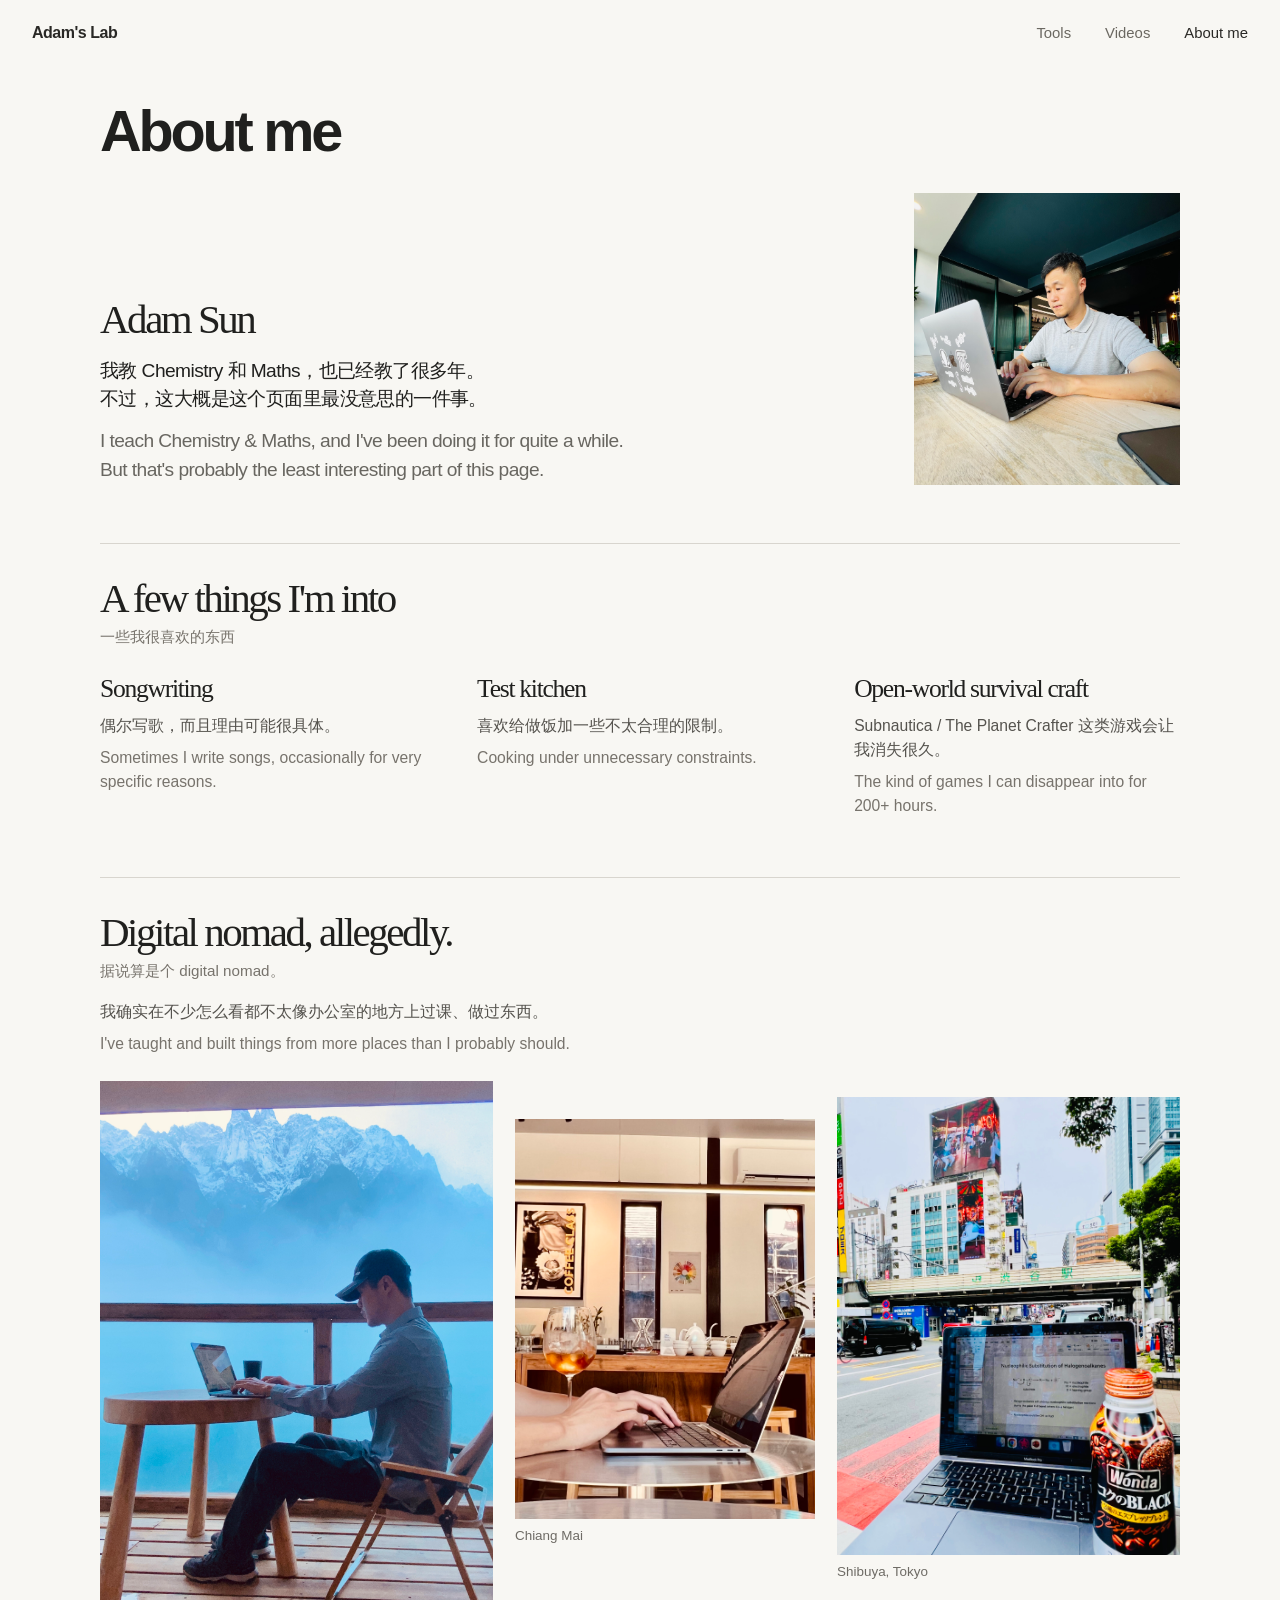
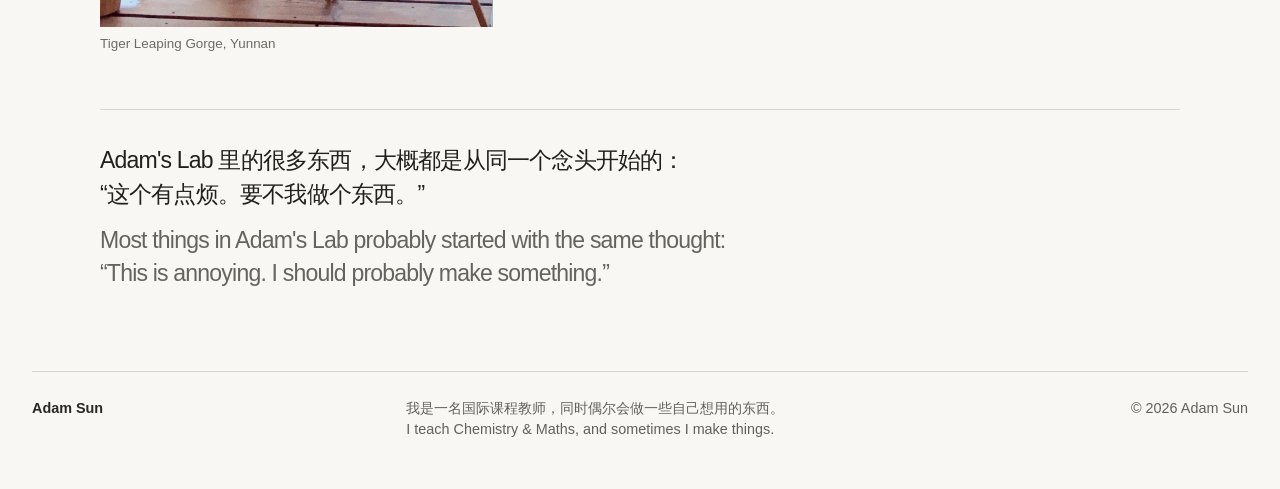
==== about/index.html @ 5e62df4b "Restructure Adam's Lab information architecture" ====
<!doctype html>
<html lang="en">
  <head>
    <meta charset="UTF-8" />
    <meta name="viewport" content="width=device-width, initial-scale=1.0" />
    <meta name="description" content="A little about Adam Sun." />
    <title>About me — Adam's Lab</title>
    <link rel="stylesheet" href="/styles.css" />
  </head>
  <body>
    <header class="site-header">
      <a class="site-brand" href="/">Adam's Lab</a>
      <nav class="site-nav" aria-label="Primary navigation">
        <a href="/tools">Tools</a>
        <a href="/videos">Videos</a>
        <a href="/about" aria-current="page">About me</a>
      </nav>
    </header>

    <main class="about-main">
      <h1 class="page-title">About me</h1>
      <div class="about-content">
        <section class="about-opening" aria-label="Introduction">
          <div>
            <h2>Adam Sun</h2>
            <div class="about-intro">
              <p lang="zh-CN">我教 Chemistry 和 Maths，也已经教了很多年。<br />不过，这大概是这个页面里最没意思的一件事。</p>
              <p>I teach Chemistry &amp; Maths, and I've been doing it for quite a while.<br />But that's probably the least interesting part of this page.</p>
            </div>
          </div>
          <img src="/public/about/about-hero.jpg" alt="Adam working at a laptop" />
        </section>

        <section class="about-section about-interests" aria-labelledby="interests-title">
          <div class="about-section-heading">
            <h2 id="interests-title">A few things I'm into</h2>
            <p lang="zh-CN">一些我很喜欢的东西</p>
          </div>
          <div class="about-interest-list">
            <article><h3>Songwriting</h3><p lang="zh-CN">偶尔写歌，而且理由可能很具体。</p><p>Sometimes I write songs, occasionally for very specific reasons.</p></article>
            <article><h3>Test kitchen</h3><p lang="zh-CN">喜欢给做饭加一些不太合理的限制。</p><p>Cooking under unnecessary constraints.</p></article>
            <article><h3>Open-world survival craft</h3><p lang="zh-CN">Subnautica / The Planet Crafter 这类游戏会让我消失很久。</p><p>The kind of games I can disappear into for 200+ hours.</p></article>
          </div>
        </section>

        <section class="about-section about-places" aria-labelledby="places-title">
          <div class="about-section-heading">
            <h2 id="places-title">Digital nomad, allegedly.</h2>
            <p lang="zh-CN">据说算是个 digital nomad。</p>
          </div>
          <div class="about-places-copy">
            <p lang="zh-CN">我确实在不少怎么看都不太像办公室的地方上过课、做过东西。</p>
            <p>I've taught and built things from more places than I probably should.</p>
          </div>
          <div class="about-photos">
            <figure><img src="/public/about/tiger-leaping-gorge-yunnan.JPG" alt="Working with a laptop at Tiger Leaping Gorge, Yunnan" /><figcaption>Tiger Leaping Gorge, Yunnan</figcaption></figure>
            <figure class="about-photo--chiang"><img src="/public/about/chiang-mai.jpg" alt="Working with a laptop in Chiang Mai" /><figcaption>Chiang Mai</figcaption></figure>
            <figure class="about-photo--shibuya"><img src="/public/about/shibuya-tokyo.jpg" alt="Working with a laptop in Shibuya, Tokyo" /><figcaption>Shibuya, Tokyo</figcaption></figure>
          </div>
        </section>

        <section class="about-ending" aria-label="A final note">
          <p lang="zh-CN">Adam's Lab 里的很多东西，大概都是从同一个念头开始的：<br />“这个有点烦。要不我做个东西。”</p>
          <p>Most things in Adam's Lab probably started with the same thought:<br />“This is annoying. I should probably make something.”</p>
        </section>
      </div>
    </main>

    <footer>
      <p>Adam Sun</p>
      <p>我是一名国际课程教师，同时偶尔会做一些自己想用的东西。<br />I teach Chemistry &amp; Maths, and sometimes I make things.</p>
      <p class="copyright">© <span id="year"></span> Adam Sun</p>
    </footer>

    <script src="/app.js"></script>
  </body>
</html>
---- styles.css ----
:root {
  color: #20201e;
  background: #f8f7f3;
  font-family: Inter, ui-sans-serif, -apple-system, BlinkMacSystemFont, "Segoe UI", sans-serif;
  font-synthesis: none;
}

* { box-sizing: border-box; }
html { background: #f8f7f3; }
body { margin: 0; min-width: 320px; }

main, footer { width: min(1240px, calc(100% - 64px)); margin: 0 auto; }
.site-header { width: min(1240px, calc(100% - 64px)); margin: 0 auto; padding: 24px 0; display: flex; align-items: center; justify-content: space-between; gap: 24px; }
.site-brand { color: #292825; font-weight: 650; letter-spacing: -.03em; text-decoration: none; }
.site-nav { display: flex; align-items: center; gap: clamp(18px, 3vw, 34px); }
.site-nav a { color: #6b6861; font-size: .93rem; text-decoration: none; }
.site-nav a:hover, .site-nav a:focus-visible, .site-nav a[aria-current="page"] { color: #292825; }
.site-nav a:focus-visible, .site-brand:focus-visible, .featured-links a:focus-visible, .video-thumb:focus-visible { outline: 2px solid #20201e; outline-offset: 4px; }
.intro { display: grid; grid-template-columns: minmax(0, 1.3fr) minmax(270px, .7fr); column-gap: clamp(48px, 9vw, 150px); align-items: end; padding: 74px 0 54px; }
h1 { font-family: "Helvetica Neue", Helvetica, Arial, sans-serif; font-size: clamp(3.6rem, 6.3vw, 6rem); letter-spacing: -0.045em; line-height: .94; margin: 0 0 24px; font-weight: 700; }
.tagline { max-width: 550px; font-size: clamp(1.1rem, 1.55vw, 1.35rem); letter-spacing: -.025em; line-height: 1.55; margin: 0; }
.tagline--english { color: #66645e; margin-top: 4px; }
.intro-aside { max-width: 330px; padding-bottom: 6px; color: #4e4c46; font-size: 1.03rem; letter-spacing: -.02em; line-height: 1.52; }
.intro-aside p { margin: 0; }
.intro-aside p + p { color: #74716a; margin-top: 4px; }

.projects { display: grid; grid-template-columns: repeat(4, minmax(0, 1fr)); gap: 38px 24px; align-items: stretch; padding-bottom: 88px; }
.project { color: inherit; display: block; min-width: 0; text-decoration: none; }
.preview { aspect-ratio: 1.36 / 1; border-radius: 14px; overflow: hidden; box-shadow: 0 1px 0 rgba(28, 26, 22, .12); transition: transform .18s ease; }
.project:hover .preview, .project:focus-visible .preview { transform: translateY(-2px) scale(1.012); }
.project:focus-visible { outline: 2px solid #20201e; outline-offset: 8px; }
.preview--hess, .preview--recall, .preview--decoder, .preview--bonding, .preview--redox, .preview--integration, .preview--series, .preview--master { aspect-ratio: 1.36 / 1; }
.project-copy { max-width: none; padding-top: 10px; }
.project-copy h2 { font-size: clamp(1.22rem, 1.45vw, 1.52rem); font-weight: 650; letter-spacing: -.045em; line-height: 1.08; margin: 0 0 5px; min-height: 2.16em; }
.project-copy p { -webkit-box-orient: vertical; -webkit-line-clamp: 2; color: #696760; display: -webkit-box; font-size: .91rem; line-height: 1.45; margin: 0; max-width: none; min-height: 2.9em; overflow: hidden; }
.project-copy .project-copy__zh { color: #87837b; font-size: .82rem; margin-top: 4px; }
.project-copy > span { align-self: flex-start; font-size: .88rem; border-bottom: 1px solid #b8b5ad; margin-top: 10px; padding-bottom: 2px; }
.project-copy > span b { font-size: 1.1em; padding-left: 3px; transition: padding .2s ease; }
.project:hover .project-copy > span b, .project:focus-visible .project-copy > span b { padding-left: 6px; }

/* Hess Flipper miniature */
.hess-preview { height: 100%; background: #111a17; color: #e9eee8; padding: clamp(16px, 2.5vw, 32px); font-family: Arial, sans-serif; }
.hess-top { display: flex; align-items: center; gap: 11px; letter-spacing: .15em; font-size: clamp(7px, .76vw, 11px); font-weight: 700; }
.hf-mark { border: 1px solid #8ae0be; color: #8ae0be; padding: 7px 5px; letter-spacing: 0; }
.hess-game { display: flex; justify-content: space-between; gap: 30px; height: calc(100% - 38px); align-items: center; }
.hess-copy { display: flex; flex-direction: column; align-items: flex-start; gap: clamp(7px, 1.4vw, 16px); }
.hess-copy > span, .hess-panel b { color: #83d9b6; font-size: clamp(6px, .66vw, 9px); letter-spacing: .18em; }
.hess-copy strong { font-size: clamp(20px, 4vw, 52px); letter-spacing: -.075em; line-height: .93; }
.hess-copy em { color: #82dcb5; font-style: normal; }
.hess-copy small { color: #bdc7c1; font-size: clamp(5px, .58vw, 8px); letter-spacing: .1em; }
.hess-panel { background: #17231f; border: 1px solid #3c4d46; padding: clamp(10px, 1.4vw, 17px); width: 38%; min-width: 190px; }
.hess-panel p { border-block: 1px solid #43534c; padding: 9px 0; margin: 10px 0; font-size: clamp(7px, .8vw, 11px); }
.hess-panel div { display: flex; gap: 5px; }.hess-panel i { font-style: normal; border: 1px solid #53665d; padding: 5px; font-size: clamp(6px, .57vw, 8px); color: #cae0d6; }
.hess-panel button { width: 100%; margin-top: 10px; border: 0; background: #8be0bd; color: #173126; padding: 8px; font-size: clamp(6px, .64vw, 9px); font-weight: 700; text-align: left; }.hess-panel button span { float: right; }

/* Recall Trainer miniature */
.recall-preview { height: 100%; background: #f5f4ed; color: #263139; font-family: Arial, sans-serif; }
.recall-bar, .decoder-bar { height: 13%; padding: 0 6%; border-bottom: 1px solid #d7d5cc; display: flex; align-items: center; gap: 8px; font-size: clamp(6px, .7vw, 10px); }
.er-mark, .es-mark { background: #253641; color: white; font-size: .85em; padding: 7px 5px; border-radius: 7px; font-weight: 700; }.recall-bar small { margin-left: auto; border: 1px solid #9aa9a2; padding: 4px 6px; color: #426b63; border-radius: 10px; font-size: .72em; }
.recall-body { padding: 10% 8% 0; position: relative; height: 87%; }.recall-body > p { color: #4e8077; margin: 0 0 7px; font-size: clamp(5px, .56vw, 8px); letter-spacing: .13em; font-weight: 700; }.recall-body > strong { font-family: Georgia, serif; font-size: clamp(19px, 2.55vw, 35px); line-height: .96; letter-spacing: -.065em; display: block; }
.recall-question { position: absolute; right: 7%; top: 35%; background: #fffefb; width: 45%; padding: 7%; border: 1px solid #dfddd5; box-shadow: 0 8px 20px rgba(50, 49, 43, .06); }.recall-question > span { font-size: clamp(5px, .54vw, 7px); color: #d4735d; font-weight: 700; }.recall-question > b { font-family: Georgia, serif; display: block; font-size: clamp(8px, .94vw, 13px); margin: 8px 0; line-height: 1.1; }.recall-answer { border-top: 1px solid #ddd8cf; padding-top: 7px; display: grid; gap: 3px; }.recall-answer i { color: #537f78; font-size: clamp(5px, .52vw, 7px); font-style: normal; }.recall-answer em { background: #e4eee9; color: #426e65; font-style: normal; padding: 3px; font-size: clamp(5px, .5vw, 7px); }.self-mark { margin-top: 9px; display: flex; flex-wrap: wrap; gap: 3px; }.self-mark small { width: 100%; font-size: clamp(5px, .48vw, 7px); }.self-mark b { font-family: Arial, sans-serif; font-size: clamp(4px, .45vw, 6px); border: 1px solid #d6d3cb; padding: 3px; font-weight: 500; }

/* Semantic Decoder miniature */
.decoder-preview { height: 100%; background: #fbfaf5; color: #252c29; font-family: Arial, sans-serif; }.decoder-bar { padding-inline: 6%; }.es-mark { background: #285448; }.decoder-bar small { margin-left: auto; color: #626762; font-size: .78em; }.decoder-heading { padding: 7% 7% 5%; }.decoder-heading span, .question-copy small, .concept-panel small { display: block; color: #7a733d; font-size: clamp(5px, .54vw, 8px); letter-spacing: .12em; font-weight: 700; margin-bottom: 8px; }.decoder-heading b { font-family: Georgia, serif; display: block; font-size: clamp(16px, 2vw, 28px); letter-spacing: -.06em; line-height: 1.02; }.decoder-workspace { margin: 0 5%; border: 1px solid #d9d8d0; display: grid; grid-template-columns: 1.15fr .85fr; min-height: 43%; }.question-copy { padding: 10%; border-right: 1px solid #d9d8d0; }.question-copy p { font-family: Georgia, serif; font-size: clamp(9px, 1.05vw, 14px); line-height: 1.5; margin: 0 0 13px; }.question-copy mark { background: #f3df8b; padding: 1px 2px; }.question-copy span { font-size: clamp(5px, .48vw, 7px); color: #7b827c; }.concept-panel { background: #f1f2ea; padding: 10%; }.concept-panel small { color: #466258; }.concept-panel b { font-family: Georgia, serif; font-size: clamp(9px, 1.05vw, 14px); line-height: 1.1; display: block; }.concept-panel p { font-size: clamp(6px, .62vw, 9px); color: #5c665e; line-height: 1.35; }.concept-panel em { font-size: clamp(5px, .5vw, 7px); font-style: normal; color: #7b733e; }

/* Bonding Triangle miniature */
.bonding-preview { height: 100%; background: #fffefb; color: #2e3333; font-family: Arial, sans-serif; }.bonding-bar { height: 13%; display: flex; align-items: center; padding: 0 6%; border-bottom: 1px solid #d5d5d0; font-size: clamp(7px, .8vw, 11px); }.bonding-bar b { font-family: Georgia, serif; font-size: 1.25em; letter-spacing: -.03em; }.bonding-bar small { margin-left: auto; color: #747571; font-size: .72em; }.bonding-body { padding: 7% 9%; }.bonding-controls { display: flex; gap: 6px; align-items: center; font-size: clamp(5px, .55vw, 8px); color: #666861; }.bonding-controls span { border: 1px solid #cfcec7; padding: 5px 7px; flex: 1; }.bonding-controls span b { color: #2d4e55; display: block; font-size: 1.45em; margin-top: 2px; }.bonding-controls i { background: #3d646c; color: #fff; font-style: normal; font-weight: 700; padding: 10px 8px; font-size: .82em; }.bonding-chart { position: relative; width: 58%; aspect-ratio: 1.08 / 1; margin: 5% auto 0; border: 1px solid #b9b9b3; clip-path: polygon(50% 2%, 100% 100%, 0 100%); background: linear-gradient(63deg, #767d80 0 32%, transparent 32% 34%, #e4d686 34% 67%, transparent 67% 69%, #c9cdcb 69%); }.bonding-chart::before { content: ""; position: absolute; inset: 0; background: linear-gradient(117deg, transparent 0 49.3%, rgba(255,255,255,.72) 49.5% 50.5%, transparent 50.7%); }.bonding-label { position: absolute; z-index: 1; font-size: clamp(4px, .48vw, 7px); font-weight: 700; letter-spacing: .07em; }.bonding-label--ionic { left: 44%; top: 19%; }.bonding-label--metallic { bottom: 12%; left: 13%; color: #fff; }.bonding-label--covalent { bottom: 12%; right: 11%; }.bonding-point { position: absolute; z-index: 2; width: clamp(8px, 1.2vw, 15px); aspect-ratio: 1; border-radius: 50%; background: #fffefb; border: 2px solid #c86d49; left: 57%; top: 46%; box-shadow: 0 0 0 2px rgba(200, 109, 73, .18); }.bonding-chart em { position: absolute; font-style: normal; color: #6b6b65; font-size: clamp(4px, .44vw, 6px); bottom: -18%; left: 17%; white-space: nowrap; }

/* Redox Workbench miniature */
.redox-preview { height: 100%; background: #eef4f7; color: #1f3048; font-family: Arial, sans-serif; padding: 6%; }.redox-panel { height: 100%; background: #fff; border: 1px solid #d8e1e6; border-radius: 6px; padding: 6%; }.redox-step { color: #437596; font-size: clamp(5px, .54vw, 8px); font-weight: 700; letter-spacing: .16em; margin-bottom: 5px; }.redox-panel > strong { display: block; font-size: clamp(12px, 1.45vw, 20px); letter-spacing: -.04em; }.redox-reaction { font-size: clamp(10px, 1.18vw, 16px); font-weight: 700; letter-spacing: -.035em; margin: 7px 0; }.redox-reaction sub, .redox-reaction sup, .redox-chips sub, .redox-chips sup { font-size: .67em; }.redox-chips { display: flex; gap: 5px; }.redox-chips b { border: 1px solid #9ec2d3; border-radius: 4px; color: #35627d; font-size: clamp(6px, .67vw, 9px); padding: 5px 7px; }.redox-halves { display: grid; grid-template-columns: repeat(2, minmax(0, 1fr)); gap: 6%; margin-top: 8%; }.redox-half { display: grid; grid-template-columns: 1fr auto 1fr; gap: 3px 5px; border-top: 1px solid #d9e1e5; padding-top: 7px; }.redox-half > strong { grid-column: 1 / -1; font-size: clamp(5px, .56vw, 8px); letter-spacing: .06em; }.redox-half span { color: #7c8b95; font-size: clamp(4px, .45vw, 6px); font-weight: 700; }.redox-half i { border-bottom: 1px dashed #c4d0d7; color: #84949d; font-size: clamp(4px, .46vw, 6px); font-style: italic; padding: 4px 0; }.redox-half i:nth-of-type(1) { grid-column: 1 / 2; }.redox-half i:nth-of-type(2) { grid-column: 3 / 4; }.redox-half em { align-self: end; color: #4f86a6; font-size: clamp(8px, .8vw, 12px); font-style: normal; grid-column: 2 / 3; grid-row: 3 / 5; }

@media (min-width: 721px) { .preview--bonding .bonding-chart { width: 48%; margin-top: 3%; }.preview--recall .recall-question { right: 4%; top: 42%; width: 40%; padding: 6%; transform: scale(.88); transform-origin: top right; } }

/* Compact project collection compositions */
.preview--hess .hess-preview { padding: 8%; }.preview--hess .hess-top { font-size: clamp(6px, .55vw, 8px); gap: 7px; }.preview--hess .hf-mark { padding: 5px 4px; }.preview--hess .hess-game { gap: 10px; height: calc(100% - 28px); }.preview--hess .hess-copy { gap: 8px; }.preview--hess .hess-copy strong { font-size: clamp(19px, 2.05vw, 29px); }.preview--hess .hess-copy small { font-size: 5px; }.preview--hess .hess-panel { min-width: 0; padding: 8px; width: 45%; }.preview--hess .hess-panel p { font-size: 6px; margin: 7px 0; padding: 6px 0; }.preview--hess .hess-panel i { font-size: 5px; padding: 4px; }.preview--hess .hess-panel button { font-size: 5px; margin-top: 7px; padding: 6px; }
.preview--recall .recall-body { padding: 8% 7% 0; }.preview--recall .recall-body > strong { font-size: clamp(21px, 2.05vw, 29px); }.preview--recall .recall-question { padding: 6%; right: 4%; top: 40%; transform: none; width: 53%; }.preview--recall .recall-question > b { font-size: 9px; margin: 6px 0; }.preview--recall .recall-answer { gap: 2px; padding-top: 5px; }.preview--recall .recall-answer em { font-size: 5px; padding: 2px; }.preview--recall .self-mark { margin-top: 5px; }
.preview--decoder .decoder-heading { padding: 6% 7% 4%; }.preview--decoder .decoder-heading b { font-size: clamp(17px, 1.62vw, 23px); }.preview--decoder .decoder-workspace { min-height: 49%; }.preview--decoder .question-copy, .preview--decoder .concept-panel { padding: 8%; }.preview--decoder .question-copy p { font-size: 10px; line-height: 1.35; margin-bottom: 8px; }.preview--decoder .concept-panel b { font-size: 10px; }.preview--decoder .concept-panel p { font-size: 7px; margin: 6px 0; }
.preview--bonding .bonding-body { padding: 6% 8%; }.preview--bonding .bonding-chart { margin-top: 4%; width: 62%; }.preview--bonding .bonding-controls { font-size: 5px; }.preview--bonding .bonding-controls span { padding: 4px 5px; }.preview--bonding .bonding-controls i { padding: 8px 6px; }
.preview--redox .redox-preview { padding: 5%; }.preview--redox .redox-panel { padding: 5%; }.preview--redox .redox-panel > strong { font-size: clamp(13px, 1.22vw, 17px); }.preview--redox .redox-reaction { font-size: clamp(10px, .92vw, 13px); margin: 5px 0; }.preview--redox .redox-chips { gap: 3px; }.preview--redox .redox-chips b { font-size: 5px; padding: 4px 5px; }.preview--redox .redox-halves { gap: 4%; margin-top: 6%; }.preview--redox .redox-half { gap: 2px 3px; padding-top: 5px; }.preview--redox .redox-half > strong { font-size: 5px; }.preview--redox .redox-half span, .preview--redox .redox-half i { font-size: 4px; }.preview--redox .redox-half i { padding: 3px 0; }
.integration-preview { background-color: #e7d8bc; background-image: radial-gradient(#a87e52 1px, transparent 1px); background-size: 8px 8px; color: #583d28; font-family: "Courier New", monospace; height: 100%; padding: 7%; }.integration-preview__bar { align-items: center; border-bottom: 2px solid #8a6240; display: flex; font-size: 6px; font-weight: 700; gap: 6px; letter-spacing: .08em; padding-bottom: 6px; }.integration-preview__bar span { font-family: Georgia, serif; font-size: 18px; line-height: .7; }.integration-preview__body { background: #f6ecd9; border: 2px solid #8a6240; margin-top: 8px; padding: 8px; }.integration-preview__body small { font-size: 5px; font-weight: 700; }.integration-preview__body > strong { display: block; font-family: Georgia, serif; font-size: clamp(16px, 1.65vw, 23px); letter-spacing: -.05em; margin: 5px 0 7px; }.integration-preview__body > p { font-size: 7px; font-weight: 700; margin: 0 0 6px; }.integration-preview__body > div { display: grid; gap: 3px; grid-template-columns: repeat(2, minmax(0, 1fr)); }.integration-preview__body b, .integration-preview__body span { border: 1px solid #a67a52; font-size: 5px; padding: 4px; }.integration-preview__body b { background: #755137; color: #fff7e7; }
.series-preview { background: #07182d; background-image: radial-gradient(circle at 18% 22%, #b9e5ef 0 1px, transparent 1.5px), radial-gradient(circle at 78% 30%, #76b5df 0 1px, transparent 1.5px), radial-gradient(circle at 42% 70%, #b9e5ef 0 1px, transparent 1.5px); color: #d9f5f8; height: 100%; padding: 8%; }.series-preview__panel { background: #10365b; border: 1px solid #4f9fc6; height: 100%; padding: 9%; }.series-preview small { color: #7ad7ed; font-family: "Courier New", monospace; font-size: 6px; letter-spacing: .1em; }.series-preview strong { display: block; font-family: Georgia, serif; font-size: clamp(17px, 1.8vw, 24px); letter-spacing: -.04em; margin: 8px 0; }.series-preview strong sup, .series-preview strong sub { font-family: Arial, sans-serif; font-size: .48em; }.series-preview strong i { font-style: normal; }.series-preview p { color: #c4e5ee; font-size: 7px; font-weight: 700; line-height: 1.25; margin: 0 0 7px; }.series-preview__panel > div { display: grid; gap: 3px; grid-template-columns: repeat(2, minmax(0, 1fr)); }.series-preview__panel b, .series-preview__panel span { border: 1px solid #4f91b6; font-size: 5px; padding: 4px; }.series-preview__panel b { background: #19739a; color: #efffff; }
.master-preview { background: #fffdf9; color: #253943; font-family: Arial, sans-serif; height: 100%; padding: 8%; }.master-preview__heading b { display: block; font-family: Georgia, serif; font-size: clamp(19px, 1.9vw, 25px); letter-spacing: -.06em; line-height: .9; }.master-preview__heading span { color: #e16e62; display: block; font-size: 7px; font-weight: 700; margin-top: 5px; }.master-preview__modules { display: grid; gap: 5px; grid-template-columns: repeat(2, minmax(0, 1fr)); margin-top: 9px; }.master-preview__modules i { align-items: flex-start; border-radius: 6px; display: flex; font-size: 7px; font-style: normal; font-weight: 700; line-height: 1.1; min-height: 38px; padding: 7px; }.master-preview__modules i:nth-child(1) { background: #f3b39d; }.master-preview__modules i:nth-child(2) { background: #f5dd8b; }.master-preview__modules i:nth-child(3) { background: #94d5cc; }.master-preview__modules i:nth-child(4) { background: #c9b6e3; }

@media (max-width: 1020px) and (min-width: 721px) { .projects { grid-template-columns: repeat(2, minmax(0, 1fr)); gap: 42px 28px; }.preview--hess, .preview--recall, .preview--decoder, .preview--bonding, .preview--redox, .preview--integration, .preview--series, .preview--master { aspect-ratio: 1.42 / 1; }.project-copy h2 { font-size: 1.45rem; }.project-copy p { font-size: .96rem; }.project-copy .project-copy__zh { font-size: .86rem; }.preview--hess .hess-copy strong { font-size: clamp(26px, 4.2vw, 38px); }.preview--hess .hess-panel { padding: 12px; }.preview--hess .hess-panel p { font-size: 9px; }.preview--hess .hess-panel i, .preview--hess .hess-panel button { font-size: 7px; }.preview--recall .recall-body > strong { font-size: clamp(27px, 4.4vw, 37px); }.preview--recall .recall-question { width: 45%; }.preview--decoder .decoder-heading b { font-size: 26px; }.preview--decoder .question-copy p { font-size: 13px; }.preview--decoder .concept-panel b { font-size: 13px; }.preview--redox .redox-panel > strong { font-size: 19px; }.preview--redox .redox-reaction { font-size: 15px; }.preview--redox .redox-chips b { font-size: 8px; } }

.redox-half span:nth-of-type(1), .redox-half i:nth-of-type(1) { grid-column: 1 / 2; }.redox-half span:nth-of-type(2), .redox-half i:nth-of-type(2) { grid-column: 3 / 4; }.redox-half span:nth-of-type(1), .redox-half span:nth-of-type(2) { grid-row: 2; }.redox-half i:nth-of-type(1), .redox-half i:nth-of-type(2) { grid-row: 3; }.redox-half em { grid-row: 2 / 4; }

/* About page content */
.about-opening { align-items: end; display: grid; gap: clamp(30px, 6vw, 88px); grid-template-columns: minmax(0, 1fr) minmax(220px, .36fr); }
.about-opening h2, .about-section-heading h2 { font-family: Georgia, serif; font-size: clamp(2rem, 3.2vw, 3.25rem); font-weight: 400; letter-spacing: -.06em; line-height: 1; margin: 0; }
.about-intro { font-size: clamp(1.1rem, 1.5vw, 1.36rem); letter-spacing: -.03em; line-height: 1.5; margin-top: 17px; max-width: 630px; }
.about-intro p { margin: 0; }
.about-intro p + p { color: #686660; margin-top: 13px; }
.about-opening img { display: block; height: min(28vw, 292px); max-height: 292px; object-fit: cover; object-position: 54% 62%; width: 100%; }
.about-section, .about-ending { border-top: 1px solid #d8d5ce; margin-top: clamp(32px, 5vw, 58px); padding-top: clamp(20px, 2.8vw, 34px); }
.about-section-heading p { color: #77736c; font-size: .95rem; margin: 8px 0 0; }
.about-interest-list { display: grid; gap: clamp(26px, 4vw, 56px); grid-template-columns: repeat(3, minmax(0, 1fr)); margin-top: 28px; }
.about-interest-list article { min-width: 0; }
.about-interest-list h3 { font-family: Georgia, serif; font-size: clamp(1.35rem, 2vw, 1.85rem); font-weight: 400; letter-spacing: -.05em; line-height: 1.05; margin: 0 0 11px; }
.about-interest-list p, .about-places-copy p { color: #55534e; font-size: .98rem; line-height: 1.55; margin: 0; }
.about-interest-list p + p, .about-places-copy p + p { color: #77736c; margin-top: 8px; }
.about-places-copy { margin: 18px 0 25px; max-width: 560px; }
.about-photos { align-items: start; display: grid; gap: 22px; grid-template-columns: 1.1fr .84fr .96fr; }
.about-photos figure { margin: 0; min-width: 0; }
.about-photos img { display: block; height: auto; width: 100%; }
.about-photos figcaption { color: #6e6b65; font-size: .84rem; margin-top: 9px; }
.about-photo--chiang { margin-top: 38px !important; }
.about-photo--shibuya { margin-top: 16px !important; }
.about-ending { padding-bottom: 4px; }
.about-ending p { font-size: clamp(1.12rem, 1.8vw, 1.48rem); letter-spacing: -.035em; line-height: 1.45; margin: 0; max-width: 710px; }
.about-ending p + p { color: #66635d; margin-top: 13px; }

footer { border-top: 1px solid #d8d5ce; padding: 26px 0 48px; color: #62605a; font-size: .9rem; line-height: 1.5; display: grid; grid-template-columns: 1fr 2fr auto; gap: 24px; } footer p { margin: 0; } footer p:first-child { color: #292825; font-weight: 600; }.copyright { white-space: nowrap; }

@media (max-width: 720px) { main, footer, .site-header { width: min(100% - 40px, 560px); }.site-header { align-items: flex-start; display: grid; gap: 15px; padding: 20px 0; }.site-nav { gap: clamp(18px, 7vw, 30px); }.intro { display: block; padding: 54px 0 42px; } h1 { font-size: clamp(3.15rem, 14.3vw, 4.5rem); letter-spacing: -.05em; margin-bottom: 24px; }.intro-aside { max-width: 350px; margin-top: 31px; font-size: 1rem; }.projects { display: block; padding-bottom: 70px; }.project { width: 100%; margin: 0 0 44px; }.preview--hess { aspect-ratio: 1.5 / 1; }.preview--recall { aspect-ratio: 1.25 / 1; }.preview--decoder { aspect-ratio: 1.25 / 1; }.preview--bonding { aspect-ratio: 1.28 / 1; }.hess-game { gap: 12px; }.hess-panel { min-width: 42%; }.hess-copy strong { font-size: clamp(20px, 8vw, 35px); }.recall-body > strong { font-size: clamp(23px, 9vw, 38px); }.recall-question { width: 49%; top: 38%; }.decoder-heading b { font-size: clamp(19px, 7vw, 28px); } footer { display: block; padding-bottom: 34px; } footer p { margin-bottom: 16px; }.about-opening { display: block; }.about-opening img { height: auto; margin-top: 25px; max-width: 300px; width: 78%; }.about-section, .about-ending { margin-top: 34px; padding-top: 21px; }.about-interest-list { display: block; margin-top: 24px; }.about-interest-list article + article { margin-top: 26px; }.about-photos { display: block; }.about-photos figure + figure { margin-top: 25px !important; }.about-photo--chiang, .about-photo--shibuya { margin-top: 25px !important; } }

@media (max-width: 720px) { .preview--redox { aspect-ratio: 1.3 / 1; }.redox-preview { padding: 5%; }.redox-panel { padding: 5%; }.redox-halves { margin-top: 6%; } }

@media (max-width: 720px) { .preview--recall { aspect-ratio: 1.1 / 1; }.preview--recall .recall-body > strong { font-size: clamp(22px, 7vw, 30px); }.preview--recall .recall-question { top: 45%; transform: scale(.9); transform-origin: top right; } }

@media (max-width: 390px) { .hess-panel { min-width: 45%; padding: 9px; }.hess-panel p { white-space: nowrap; overflow: hidden; }.hess-panel div { flex-wrap: wrap; }.recall-question { padding: 6%; }.decoder-workspace { grid-template-columns: 1fr; }.question-copy { border-right: 0; border-bottom: 1px solid #d9d8d0; padding: 7%; }.concept-panel { padding: 7%; }.preview--decoder { aspect-ratio: 1.05 / 1; } }

.page-title { font-family: "Helvetica Neue", Helvetica, Arial, sans-serif; font-size: clamp(2.6rem, 5vw, 3.6rem); letter-spacing: -.055em; line-height: .95; margin: 38px 0 34px; }
.collection-main { min-height: 60vh; }
.collection-main .projects { padding-bottom: 84px; }
.featured { padding: 0 0 76px; }
.featured > h2 { font-family: Georgia, serif; font-size: clamp(1.8rem, 3vw, 2.3rem); font-weight: 400; letter-spacing: -.05em; margin: 0 0 20px; }
.featured-grid { display: grid; grid-template-columns: repeat(2, minmax(0, 1fr)); gap: 32px; }
.featured-item { min-width: 0; }
.featured-label { color: #77736c; font-size: .82rem; letter-spacing: .04em; margin: 0 0 10px; }
.featured-preview { aspect-ratio: 1.6 / 1; display: block; text-decoration: none; }
.featured-copy { padding-top: 12px; }
.featured-copy h2 { min-height: 0; }
.featured-links { display: flex; flex-wrap: wrap; gap: 20px; margin-top: 12px; }
.featured-links a { border-bottom: 1px solid #b8b5ad; color: #4e4c46; font-size: .88rem; padding-bottom: 2px; text-decoration: none; }
.featured-links a:hover { color: #20201e; }
.video-grid { display: grid; grid-template-columns: repeat(2, minmax(0, 1fr)); gap: 44px 30px; padding-bottom: 88px; }
.video-card { min-width: 0; }
.video-media { aspect-ratio: 16 / 9; border-radius: 14px; overflow: hidden; position: relative; }
.video-thumb { appearance: none; background: #e9e6df; border: 0; cursor: pointer; display: block; height: 100%; padding: 0; position: relative; width: 100%; }
.video-thumb img { display: block; height: 100%; object-fit: cover; width: 100%; }
.video-thumb > span { align-items: center; background: rgba(32, 32, 30, .78); border-radius: 50%; color: white; display: flex; font-size: .8rem; height: 34px; justify-content: center; left: 50%; padding-left: 2px; position: absolute; top: 50%; transform: translate(-50%, -50%); transition: background .18s ease; width: 34px; }
.video-thumb:hover > span, .video-thumb:focus-visible > span { background: #20201e; }
.video-media iframe { border: 0; display: block; height: 100%; width: 100%; }
.video-copy { padding-top: 13px; }
.video-copy h2 { font-size: clamp(1.18rem, 1.65vw, 1.45rem); font-weight: 650; letter-spacing: -.04em; line-height: 1.16; margin: 0 0 9px; }
.video-copy p { color: #696760; font-size: .92rem; line-height: 1.5; margin: 0; }
.video-copy p + p { color: #87837b; margin-top: 7px; }
.about-main { max-width: 1080px; padding-bottom: 76px; }

@media (min-width: 721px) { .home-main .intro { padding-top: 48px; }.featured-tool .hess-copy strong { font-size: clamp(26px, 3vw, 38px); }.featured-tool .hess-panel { padding: 11px; }.featured-tool .hess-panel p { font-size: 9px; }.featured-tool .hess-panel i, .featured-tool .hess-panel button { font-size: 7px; } }
@media (max-width: 720px) { .page-title { margin: 30px 0 26px; }.featured-grid, .video-grid { grid-template-columns: 1fr; }.featured { padding-bottom: 62px; }.featured-grid { gap: 36px; }.featured-preview { aspect-ratio: 1.5 / 1; }.video-grid { gap: 38px; padding-bottom: 70px; }.video-copy h2 { font-size: 1.25rem; }.about-main { padding-bottom: 60px; } }
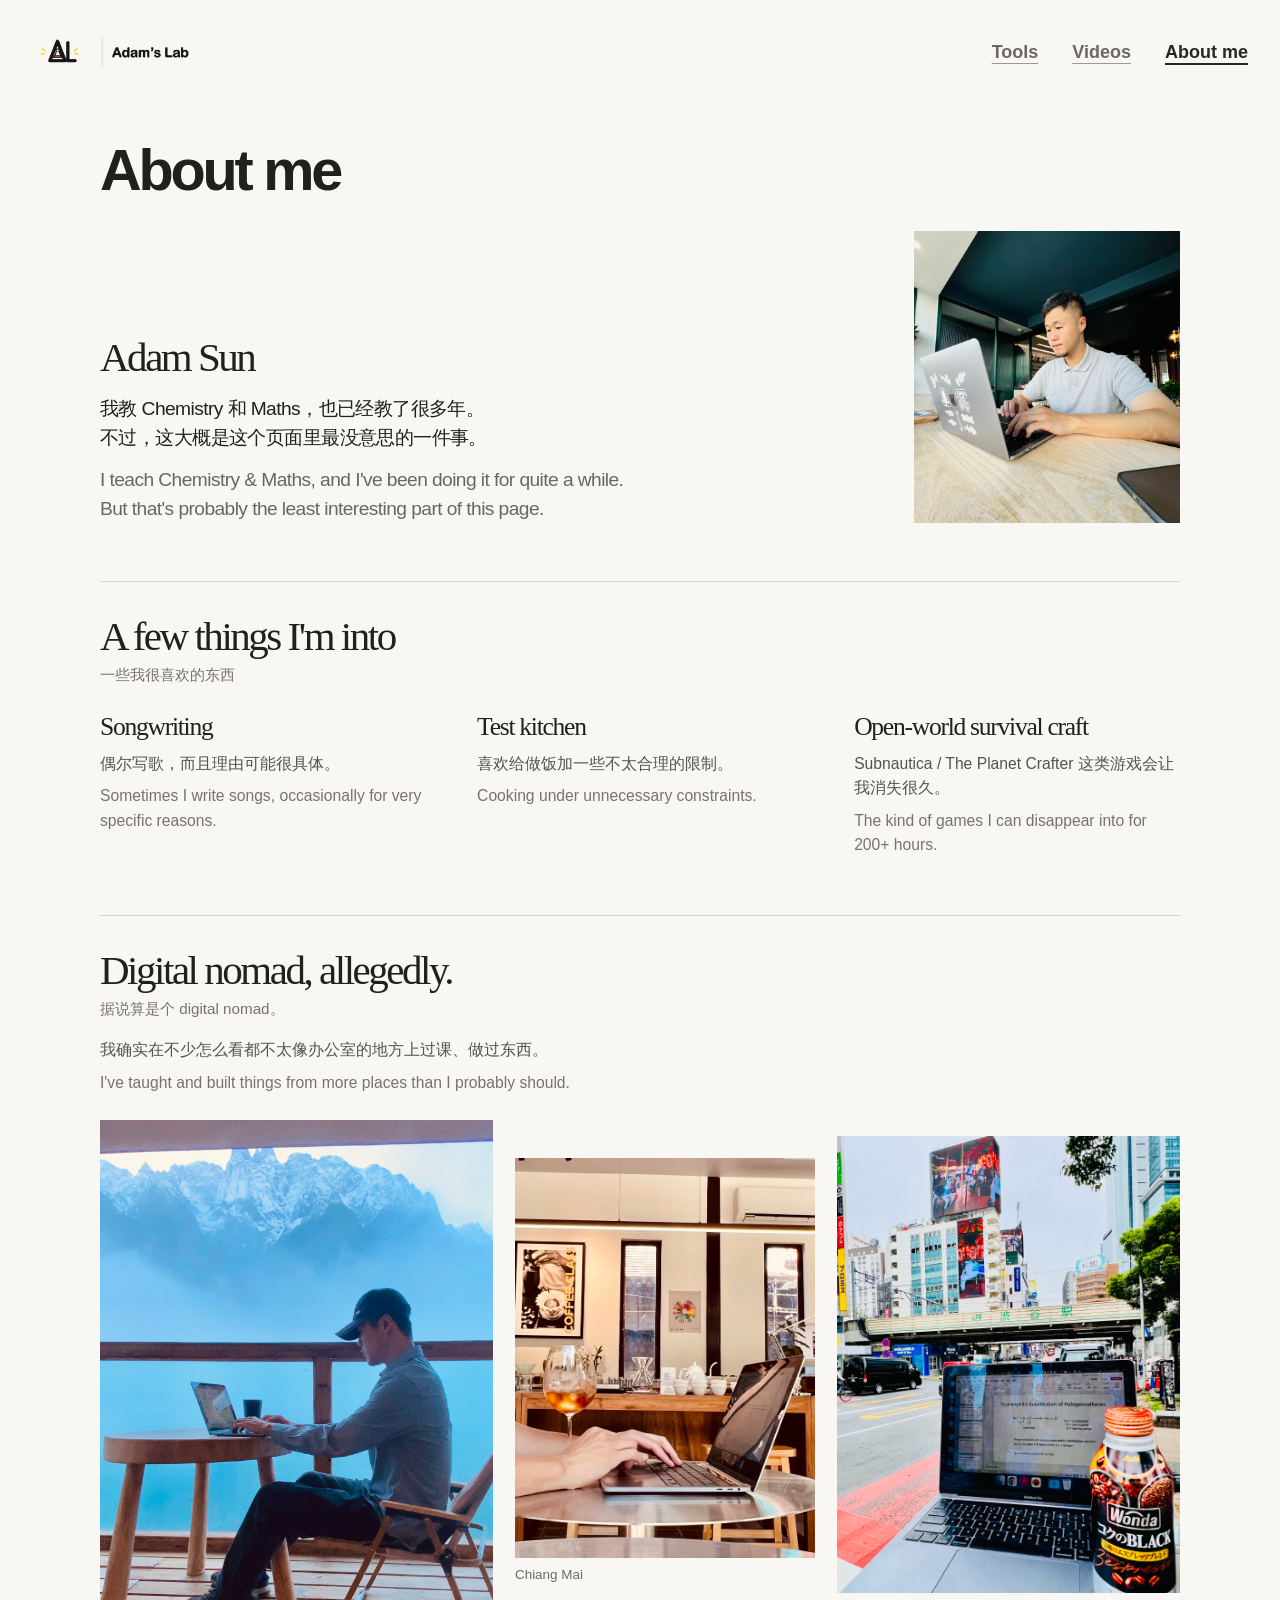
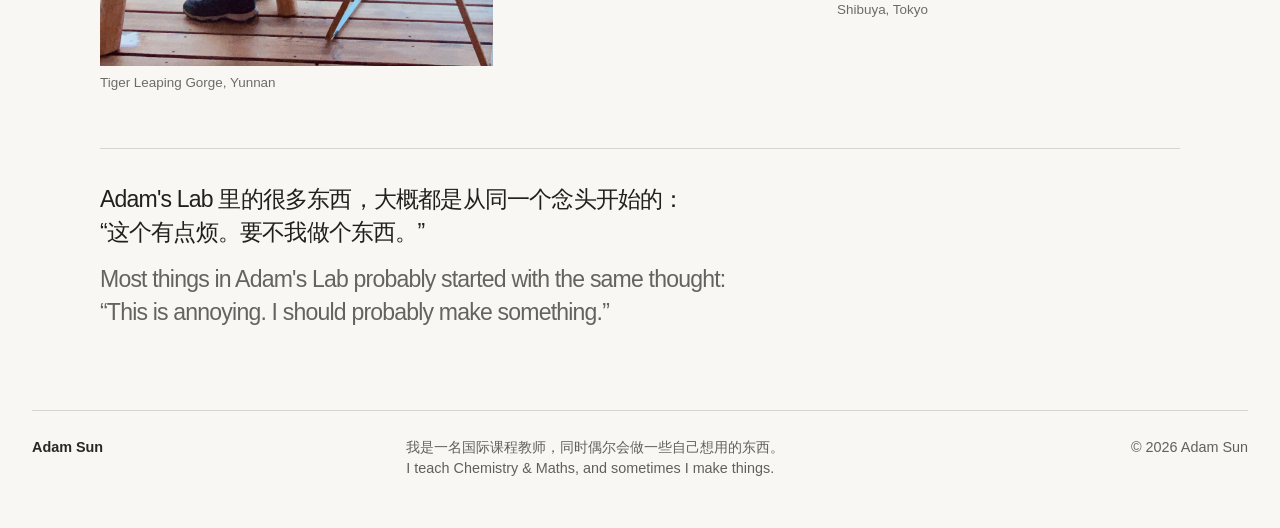
==== commit 43c689a6: "Polish navigation and add brand wordmark" ====
--- a/about/index.html
+++ b/about/index.html
@@ -9,7 +9,7 @@
   </head>
   <body>
     <header class="site-header">
-      <a class="site-brand" href="/">Adam's Lab</a>
+      <a class="site-brand" href="/"><img src="/public/brand/adams-lab-wordmark-horizontal.png" alt="Adam's Lab" /></a>
       <nav class="site-nav" aria-label="Primary navigation">
         <a href="/tools">Tools</a>
         <a href="/videos">Videos</a>
--- a/styles.css
+++ b/styles.css
@@ -11,10 +11,12 @@
 
 main, footer { width: min(1240px, calc(100% - 64px)); margin: 0 auto; }
 .site-header { width: min(1240px, calc(100% - 64px)); margin: 0 auto; padding: 24px 0; display: flex; align-items: center; justify-content: space-between; gap: 24px; }
-.site-brand { color: #292825; font-weight: 650; letter-spacing: -.03em; text-decoration: none; }
+.site-brand { display: block; flex: 0 0 auto; text-decoration: none; }
+.site-brand img { display: block; height: auto; object-fit: contain; width: 170px; }
 .site-nav { display: flex; align-items: center; gap: clamp(18px, 3vw, 34px); }
-.site-nav a { color: #6b6861; font-size: .93rem; text-decoration: none; }
-.site-nav a:hover, .site-nav a:focus-visible, .site-nav a[aria-current="page"] { color: #292825; }
+.site-nav a { color: #6b6861; font-size: 1.125rem; font-weight: 600; text-decoration: underline; text-decoration-color: #9d998f; text-decoration-thickness: 1px; text-underline-offset: 5px; }
+.site-nav a:hover, .site-nav a:focus-visible, .site-nav a[aria-current="page"] { color: #292825; text-decoration-color: #292825; }
+.site-nav a[aria-current="page"] { font-weight: 650; text-decoration-thickness: 1.5px; }
 .site-nav a:focus-visible, .site-brand:focus-visible, .featured-links a:focus-visible, .video-thumb:focus-visible { outline: 2px solid #20201e; outline-offset: 4px; }
 .intro { display: grid; grid-template-columns: minmax(0, 1.3fr) minmax(270px, .7fr); column-gap: clamp(48px, 9vw, 150px); align-items: end; padding: 74px 0 54px; }
 h1 { font-family: "Helvetica Neue", Helvetica, Arial, sans-serif; font-size: clamp(3.6rem, 6.3vw, 6rem); letter-spacing: -0.045em; line-height: .94; margin: 0 0 24px; font-weight: 700; }
@@ -112,7 +114,7 @@
 
 footer { border-top: 1px solid #d8d5ce; padding: 26px 0 48px; color: #62605a; font-size: .9rem; line-height: 1.5; display: grid; grid-template-columns: 1fr 2fr auto; gap: 24px; } footer p { margin: 0; } footer p:first-child { color: #292825; font-weight: 600; }.copyright { white-space: nowrap; }
 
-@media (max-width: 720px) { main, footer, .site-header { width: min(100% - 40px, 560px); }.site-header { align-items: flex-start; display: grid; gap: 15px; padding: 20px 0; }.site-nav { gap: clamp(18px, 7vw, 30px); }.intro { display: block; padding: 54px 0 42px; } h1 { font-size: clamp(3.15rem, 14.3vw, 4.5rem); letter-spacing: -.05em; margin-bottom: 24px; }.intro-aside { max-width: 350px; margin-top: 31px; font-size: 1rem; }.projects { display: block; padding-bottom: 70px; }.project { width: 100%; margin: 0 0 44px; }.preview--hess { aspect-ratio: 1.5 / 1; }.preview--recall { aspect-ratio: 1.25 / 1; }.preview--decoder { aspect-ratio: 1.25 / 1; }.preview--bonding { aspect-ratio: 1.28 / 1; }.hess-game { gap: 12px; }.hess-panel { min-width: 42%; }.hess-copy strong { font-size: clamp(20px, 8vw, 35px); }.recall-body > strong { font-size: clamp(23px, 9vw, 38px); }.recall-question { width: 49%; top: 38%; }.decoder-heading b { font-size: clamp(19px, 7vw, 28px); } footer { display: block; padding-bottom: 34px; } footer p { margin-bottom: 16px; }.about-opening { display: block; }.about-opening img { height: auto; margin-top: 25px; max-width: 300px; width: 78%; }.about-section, .about-ending { margin-top: 34px; padding-top: 21px; }.about-interest-list { display: block; margin-top: 24px; }.about-interest-list article + article { margin-top: 26px; }.about-photos { display: block; }.about-photos figure + figure { margin-top: 25px !important; }.about-photo--chiang, .about-photo--shibuya { margin-top: 25px !important; } }
+@media (max-width: 720px) { main, footer, .site-header { width: min(100% - 40px, 560px); }.site-header { align-items: flex-start; display: grid; gap: 15px; padding: 20px 0; }.site-brand img { width: 140px; }.site-nav { gap: clamp(18px, 7vw, 30px); }.intro { display: block; padding: 54px 0 42px; } h1 { font-size: clamp(3.15rem, 14.3vw, 4.5rem); letter-spacing: -.05em; margin-bottom: 24px; }.intro-aside { max-width: 350px; margin-top: 31px; font-size: 1rem; }.projects { display: block; padding-bottom: 70px; }.project { width: 100%; margin: 0 0 44px; }.preview--hess { aspect-ratio: 1.5 / 1; }.preview--recall { aspect-ratio: 1.25 / 1; }.preview--decoder { aspect-ratio: 1.25 / 1; }.preview--bonding { aspect-ratio: 1.28 / 1; }.hess-game { gap: 12px; }.hess-panel { min-width: 42%; }.hess-copy strong { font-size: clamp(20px, 8vw, 35px); }.recall-body > strong { font-size: clamp(23px, 9vw, 38px); }.recall-question { width: 49%; top: 38%; }.decoder-heading b { font-size: clamp(19px, 7vw, 28px); } footer { display: block; padding-bottom: 34px; } footer p { margin-bottom: 16px; }.about-opening { display: block; }.about-opening img { height: auto; margin-top: 25px; max-width: 300px; width: 78%; }.about-section, .about-ending { margin-top: 34px; padding-top: 21px; }.about-interest-list { display: block; margin-top: 24px; }.about-interest-list article + article { margin-top: 26px; }.about-photos { display: block; }.about-photos figure + figure { margin-top: 25px !important; }.about-photo--chiang, .about-photo--shibuya { margin-top: 25px !important; } }
 
 @media (max-width: 720px) { .preview--redox { aspect-ratio: 1.3 / 1; }.redox-preview { padding: 5%; }.redox-panel { padding: 5%; }.redox-halves { margin-top: 6%; } }
 
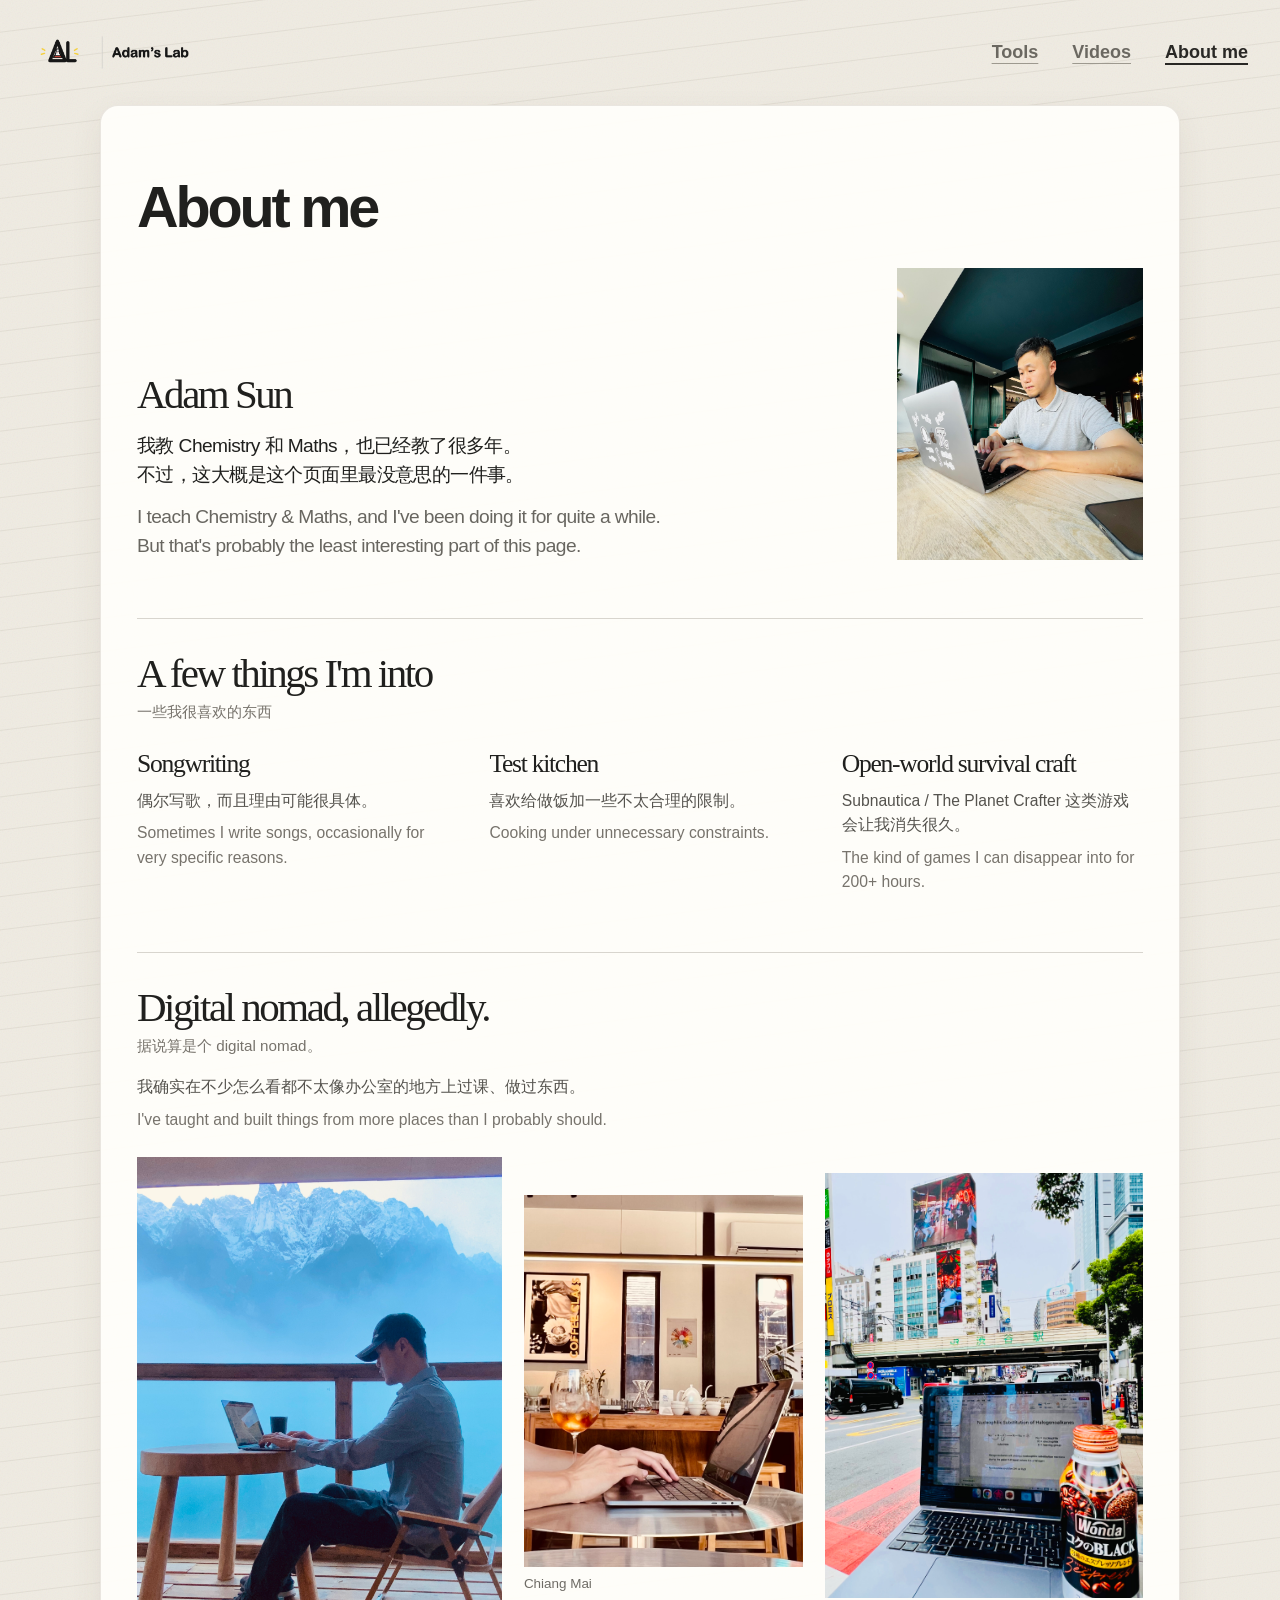
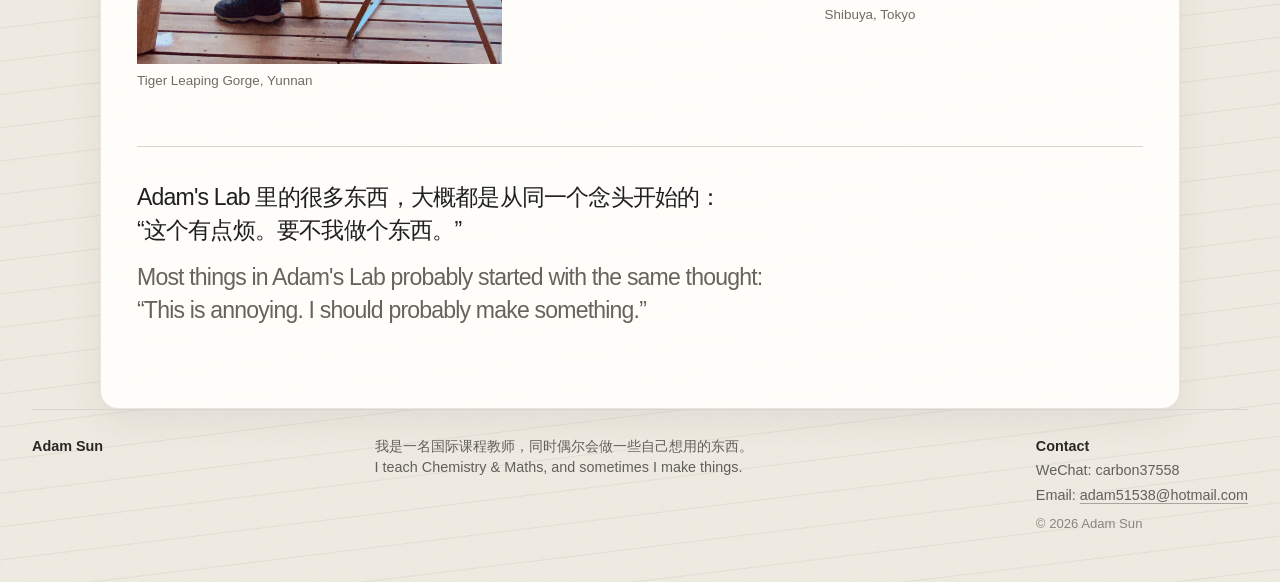
==== commit 382e9d04: "Add contact details to site footer" ====
--- a/about/index.html
+++ b/about/index.html
@@ -69,7 +69,12 @@
     <footer>
       <p>Adam Sun</p>
       <p>我是一名国际课程教师，同时偶尔会做一些自己想用的东西。<br />I teach Chemistry &amp; Maths, and sometimes I make things.</p>
-      <p class="copyright">© <span id="year"></span> Adam Sun</p>
+      <div class="footer-contact">
+        <p class="footer-contact__title">Contact</p>
+        <p>WeChat: carbon37558</p>
+        <p>Email: <a href="mailto:adam51538@hotmail.com">adam51538@hotmail.com</a></p>
+        <p class="copyright">© <span id="year"></span> Adam Sun</p>
+      </div>
     </footer>
 
     <script src="/app.js"></script>
--- a/styles.css
+++ b/styles.css
@@ -1,15 +1,20 @@
 :root {
   color: #20201e;
-  background: #f8f7f3;
+  background: #efebe2;
   font-family: Inter, ui-sans-serif, -apple-system, BlinkMacSystemFont, "Segoe UI", sans-serif;
   font-synthesis: none;
+  --paper-rule: rgba(101, 91, 72, .09);
+  --paper-surface: rgba(255, 254, 250, .94);
+  --paper-edge: rgba(91, 80, 60, .13);
+  --paper-shadow: 0 12px 34px rgba(66, 56, 40, .07), 0 1px 2px rgba(66, 56, 40, .04);
 }
 
 * { box-sizing: border-box; }
-html { background: #f8f7f3; }
-body { margin: 0; min-width: 320px; }
+html { background: #efebe2; }
+body { margin: 0; min-width: 320px; background-color: #efebe2; background-image: repeating-linear-gradient(173deg, transparent 0 31px, var(--paper-rule) 32px, transparent 33px), url("data:image/svg+xml,%3Csvg viewBox='0 0 180 180' xmlns='http://www.w3.org/2000/svg'%3E%3Cfilter id='n'%3E%3CfeTurbulence type='fractalNoise' baseFrequency='.8' numOctaves='2' stitchTiles='stitch'/%3E%3C/filter%3E%3Crect width='100%25' height='100%25' filter='url(%23n)' opacity='.07'/%3E%3C/svg%3E"); background-size: auto, 180px 180px; }
 
 main, footer { width: min(1240px, calc(100% - 64px)); margin: 0 auto; }
+main { background: var(--paper-surface); border: 1px solid var(--paper-edge); border-radius: 18px; box-shadow: var(--paper-shadow); padding: clamp(20px, 3vw, 36px); }
 .site-header { width: min(1240px, calc(100% - 64px)); margin: 0 auto; padding: 24px 0; display: flex; align-items: center; justify-content: space-between; gap: 24px; }
 .site-brand { display: block; flex: 0 0 auto; text-decoration: none; }
 .site-brand img { display: block; height: auto; object-fit: contain; width: 170px; }
@@ -113,6 +118,11 @@
 .about-ending p + p { color: #66635d; margin-top: 13px; }
 
 footer { border-top: 1px solid #d8d5ce; padding: 26px 0 48px; color: #62605a; font-size: .9rem; line-height: 1.5; display: grid; grid-template-columns: 1fr 2fr auto; gap: 24px; } footer p { margin: 0; } footer p:first-child { color: #292825; font-weight: 600; }.copyright { white-space: nowrap; }
+.footer-contact { justify-self: end; min-width: 0; }
+.footer-contact__title { color: #292825; font-weight: 600; }
+.footer-contact p + p { margin-top: 3px; }
+.footer-contact a { color: inherit; overflow-wrap: anywhere; text-decoration-color: #aaa69d; text-underline-offset: 3px; }
+.footer-contact .copyright { color: #89857d; font-size: .82rem; margin-top: 8px; }
 
 @media (max-width: 720px) { main, footer, .site-header { width: min(100% - 40px, 560px); }.site-header { align-items: flex-start; display: grid; gap: 15px; padding: 20px 0; }.site-brand img { width: 140px; }.site-nav { gap: clamp(18px, 7vw, 30px); }.intro { display: block; padding: 54px 0 42px; } h1 { font-size: clamp(3.15rem, 14.3vw, 4.5rem); letter-spacing: -.05em; margin-bottom: 24px; }.intro-aside { max-width: 350px; margin-top: 31px; font-size: 1rem; }.projects { display: block; padding-bottom: 70px; }.project { width: 100%; margin: 0 0 44px; }.preview--hess { aspect-ratio: 1.5 / 1; }.preview--recall { aspect-ratio: 1.25 / 1; }.preview--decoder { aspect-ratio: 1.25 / 1; }.preview--bonding { aspect-ratio: 1.28 / 1; }.hess-game { gap: 12px; }.hess-panel { min-width: 42%; }.hess-copy strong { font-size: clamp(20px, 8vw, 35px); }.recall-body > strong { font-size: clamp(23px, 9vw, 38px); }.recall-question { width: 49%; top: 38%; }.decoder-heading b { font-size: clamp(19px, 7vw, 28px); } footer { display: block; padding-bottom: 34px; } footer p { margin-bottom: 16px; }.about-opening { display: block; }.about-opening img { height: auto; margin-top: 25px; max-width: 300px; width: 78%; }.about-section, .about-ending { margin-top: 34px; padding-top: 21px; }.about-interest-list { display: block; margin-top: 24px; }.about-interest-list article + article { margin-top: 26px; }.about-photos { display: block; }.about-photos figure + figure { margin-top: 25px !important; }.about-photo--chiang, .about-photo--shibuya { margin-top: 25px !important; } }
 
@@ -128,7 +138,7 @@
 .featured { padding: 0 0 76px; }
 .featured > h2 { font-family: Georgia, serif; font-size: clamp(1.8rem, 3vw, 2.3rem); font-weight: 400; letter-spacing: -.05em; margin: 0 0 20px; }
 .featured-grid { display: grid; grid-template-columns: repeat(2, minmax(0, 1fr)); gap: 32px; }
-.featured-item { min-width: 0; }
+.featured-item { background: var(--paper-surface); border: 1px solid var(--paper-edge); border-radius: 14px; box-shadow: 0 4px 16px rgba(66, 56, 40, .05); min-width: 0; padding: 18px; }
 .featured-label { color: #77736c; font-size: .82rem; letter-spacing: .04em; margin: 0 0 10px; }
 .featured-preview { aspect-ratio: 1.6 / 1; display: block; text-decoration: none; }
 .featured-copy { padding-top: 12px; }
@@ -152,3 +162,5 @@
 
 @media (min-width: 721px) { .home-main .intro { padding-top: 48px; }.featured-tool .hess-copy strong { font-size: clamp(26px, 3vw, 38px); }.featured-tool .hess-panel { padding: 11px; }.featured-tool .hess-panel p { font-size: 9px; }.featured-tool .hess-panel i, .featured-tool .hess-panel button { font-size: 7px; } }
 @media (max-width: 720px) { .page-title { margin: 30px 0 26px; }.featured-grid, .video-grid { grid-template-columns: 1fr; }.featured { padding-bottom: 62px; }.featured-grid { gap: 36px; }.featured-preview { aspect-ratio: 1.5 / 1; }.video-grid { gap: 38px; padding-bottom: 70px; }.video-copy h2 { font-size: 1.25rem; }.about-main { padding-bottom: 60px; } }
+@media (max-width: 720px) { main { padding: 16px; } .featured-item { padding: 14px; } }
+@media (max-width: 720px) { footer .footer-contact { margin-top: 20px; } footer .footer-contact p { margin-bottom: 0; } }
